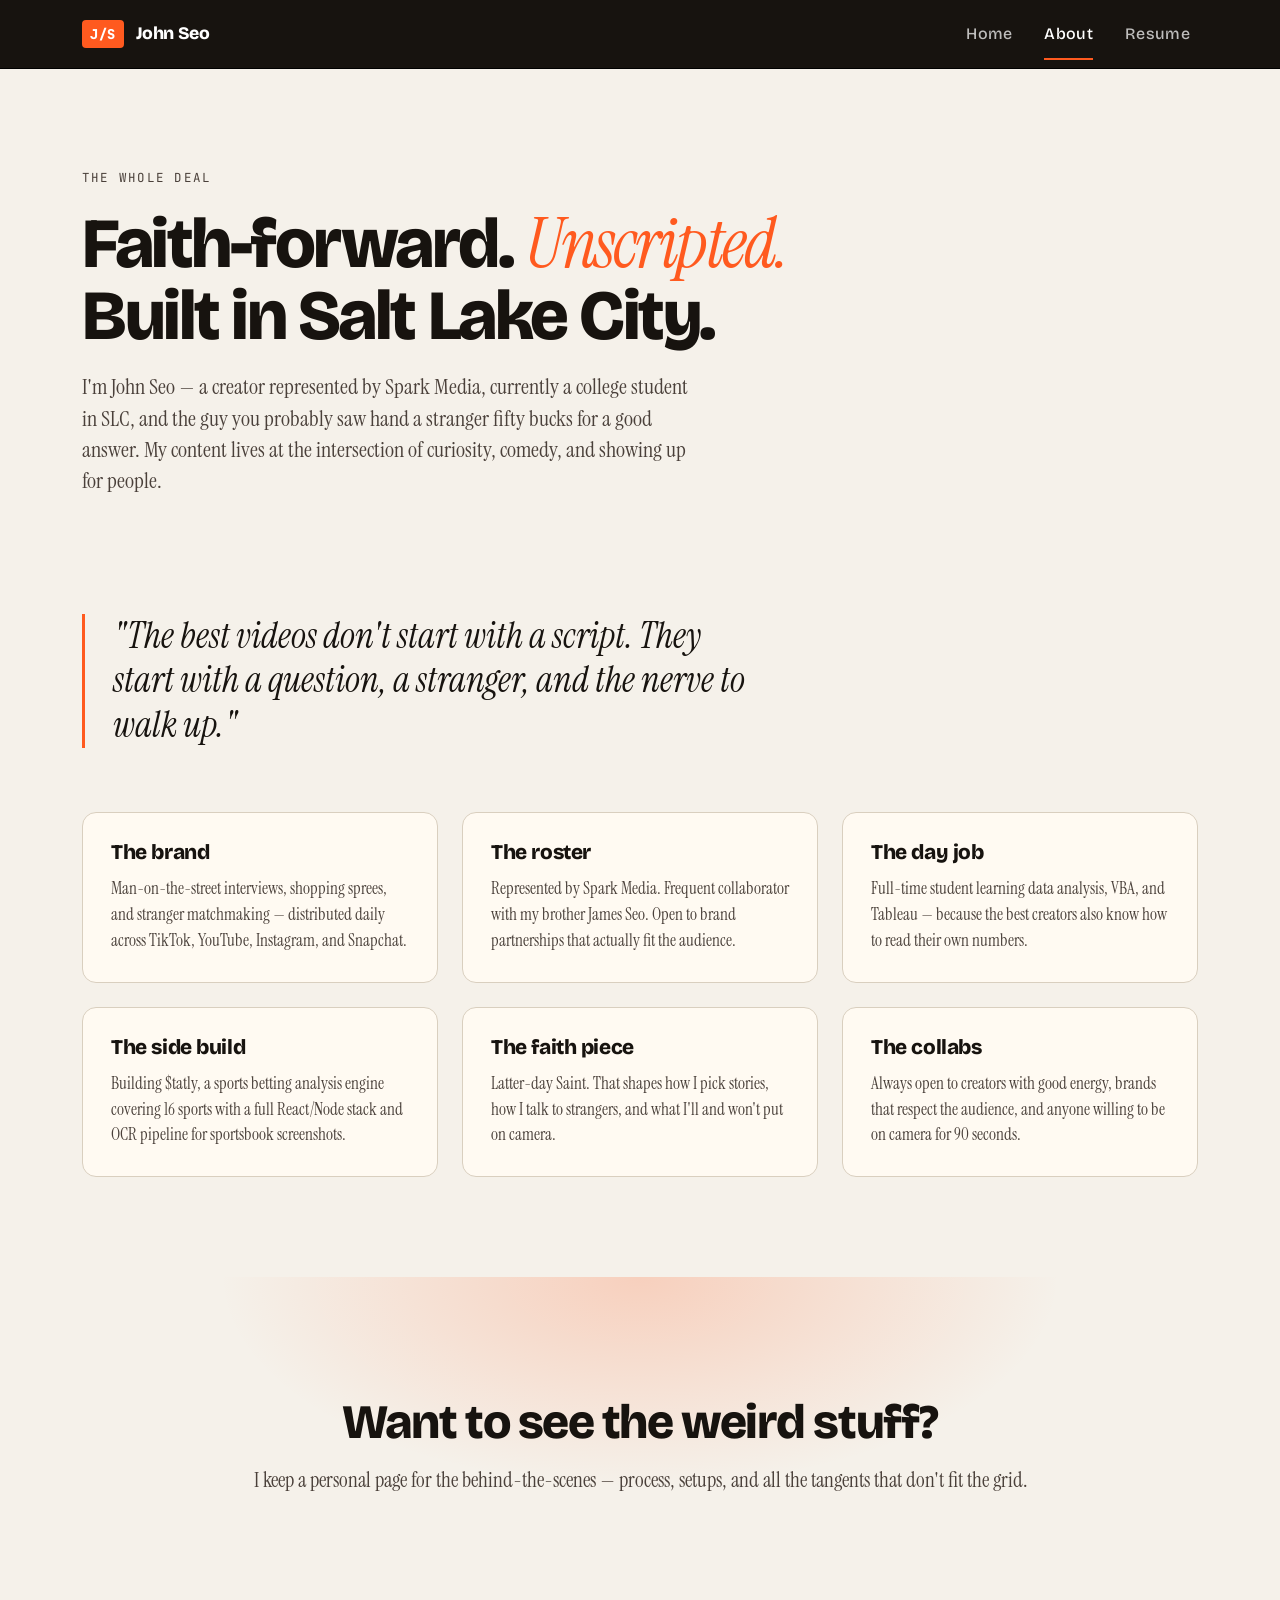
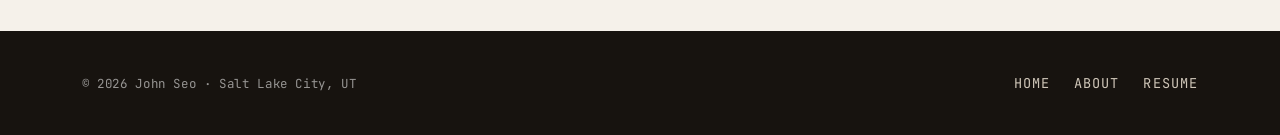
==== about.html @ 0a5574b0 "Add files via upload" ====
<!DOCTYPE html>
<html lang="en">
<head>
  <meta charset="UTF-8" />
  <meta name="viewport" content="width=device-width, initial-scale=1.0" />
  <title>About — John Seo</title>
  <link href="https://cdn.jsdelivr.net/npm/bootstrap@5.3.2/dist/css/bootstrap.min.css" rel="stylesheet" />
  <link rel="preconnect" href="https://fonts.googleapis.com" />
  <link rel="preconnect" href="https://fonts.gstatic.com" crossorigin />
  <link href="https://fonts.googleapis.com/css2?family=Bricolage+Grotesque:opsz,wght@12..96,400;12..96,600;12..96,800&family=Instrument+Serif:ital@0;1&family=JetBrains+Mono:wght@400;600&display=swap" rel="stylesheet" />
  <link rel="stylesheet" href="https://cdn.jsdelivr.net/npm/bootstrap-icons@1.11.3/font/bootstrap-icons.css" />
  <link rel="stylesheet" href="css/bootstrap-custom.css" />
</head>
<body>

  <!-- Nav -->
  <nav class="navbar navbar-expand-lg navbar-dark sticky-top js-nav">
    <div class="container">
      <a class="navbar-brand js-brand" href="index.html">
        <span class="js-brand-mark">J/S</span>
        <span class="js-brand-text">John&nbsp;Seo</span>
      </a>
      <button class="navbar-toggler" type="button" data-bs-toggle="collapse" data-bs-target="#mainNav">
        <span class="navbar-toggler-icon"></span>
      </button>
      <div class="collapse navbar-collapse" id="mainNav">
        <ul class="navbar-nav ms-auto gap-lg-3">
          <li class="nav-item"><a class="nav-link" href="index.html">Home</a></li>
          <li class="nav-item"><a class="nav-link active" href="about.html">About</a></li>
          <li class="nav-item"><a class="nav-link" href="resume.html">Resume</a></li>
        </ul>
      </div>
    </div>
  </nav>

  <section class="js-about-hero">
    <div class="container">
      <p class="js-eyebrow">The whole deal</p>
      <h1 class="js-hero-title">
        Faith-forward. <em>Unscripted.</em> <br/>
        Built in Salt Lake City.
      </h1>
      <p class="js-hero-sub">
        I'm John Seo — a creator represented by Spark Media, currently a college student in SLC, and the guy you probably saw hand a stranger fifty bucks for a good answer. My content lives at the intersection of curiosity, comedy, and showing up for people.
      </p>
    </div>
  </section>

  <section class="js-section pt-0">
    <div class="container">
      <blockquote class="js-quote">
        "The best videos don't start with a script. They start with a question, a stranger, and the nerve to walk up."
      </blockquote>

      <div class="row g-4 mt-2">
        <div class="col-md-6 col-lg-4">
          <div class="js-pillcard">
            <h4>The brand</h4>
            <p>Man-on-the-street interviews, shopping sprees, and stranger matchmaking — distributed daily across TikTok, YouTube, Instagram, and Snapchat.</p>
          </div>
        </div>
        <div class="col-md-6 col-lg-4">
          <div class="js-pillcard">
            <h4>The roster</h4>
            <p>Represented by Spark Media. Frequent collaborator with my brother James Seo. Open to brand partnerships that actually fit the audience.</p>
          </div>
        </div>
        <div class="col-md-6 col-lg-4">
          <div class="js-pillcard">
            <h4>The day job</h4>
            <p>Full-time student learning data analysis, VBA, and Tableau — because the best creators also know how to read their own numbers.</p>
          </div>
        </div>
        <div class="col-md-6 col-lg-4">
          <div class="js-pillcard">
            <h4>The side build</h4>
            <p>Building $tatly, a sports betting analysis engine covering 16 sports with a full React/Node stack and OCR pipeline for sportsbook screenshots.</p>
          </div>
        </div>
        <div class="col-md-6 col-lg-4">
          <div class="js-pillcard">
            <h4>The faith piece</h4>
            <p>Latter-day Saint. That shapes how I pick stories, how I talk to strangers, and what I'll and won't put on camera.</p>
          </div>
        </div>
        <div class="col-md-6 col-lg-4">
          <div class="js-pillcard">
            <h4>The collabs</h4>
            <p>Always open to creators with good energy, brands that respect the audience, and anyone willing to be on camera for 90 seconds.</p>
          </div>
        </div>
      </div>
    </div>
  </section>

  <section class="js-cta">
    <div class="container text-center">
      <h2 class="js-h2">Want to see the weird stuff?</h2>
      <p class="js-cta-sub">I keep a personal page for the behind-the-scenes — process, setups, and all the tangents that don't fit the grid.</p>
    </div>
  </section>

  <footer class="js-footer">
    <div class="container">
      <div class="row align-items-center">
        <div class="col-md-6">
          <span class="js-mono">© 2026 John Seo · Salt Lake City, UT</span>
        </div>
        <div class="col-md-6 text-md-end mt-3 mt-md-0">
          <a href="index.html">Home</a>
          <a href="about.html">About</a>
          <a href="resume.html">Resume</a>
        </div>
      </div>
    </div>
  </footer>

  <script src="https://cdn.jsdelivr.net/npm/bootstrap@5.3.2/dist/js/bootstrap.bundle.min.js"></script>
</body>
</html>
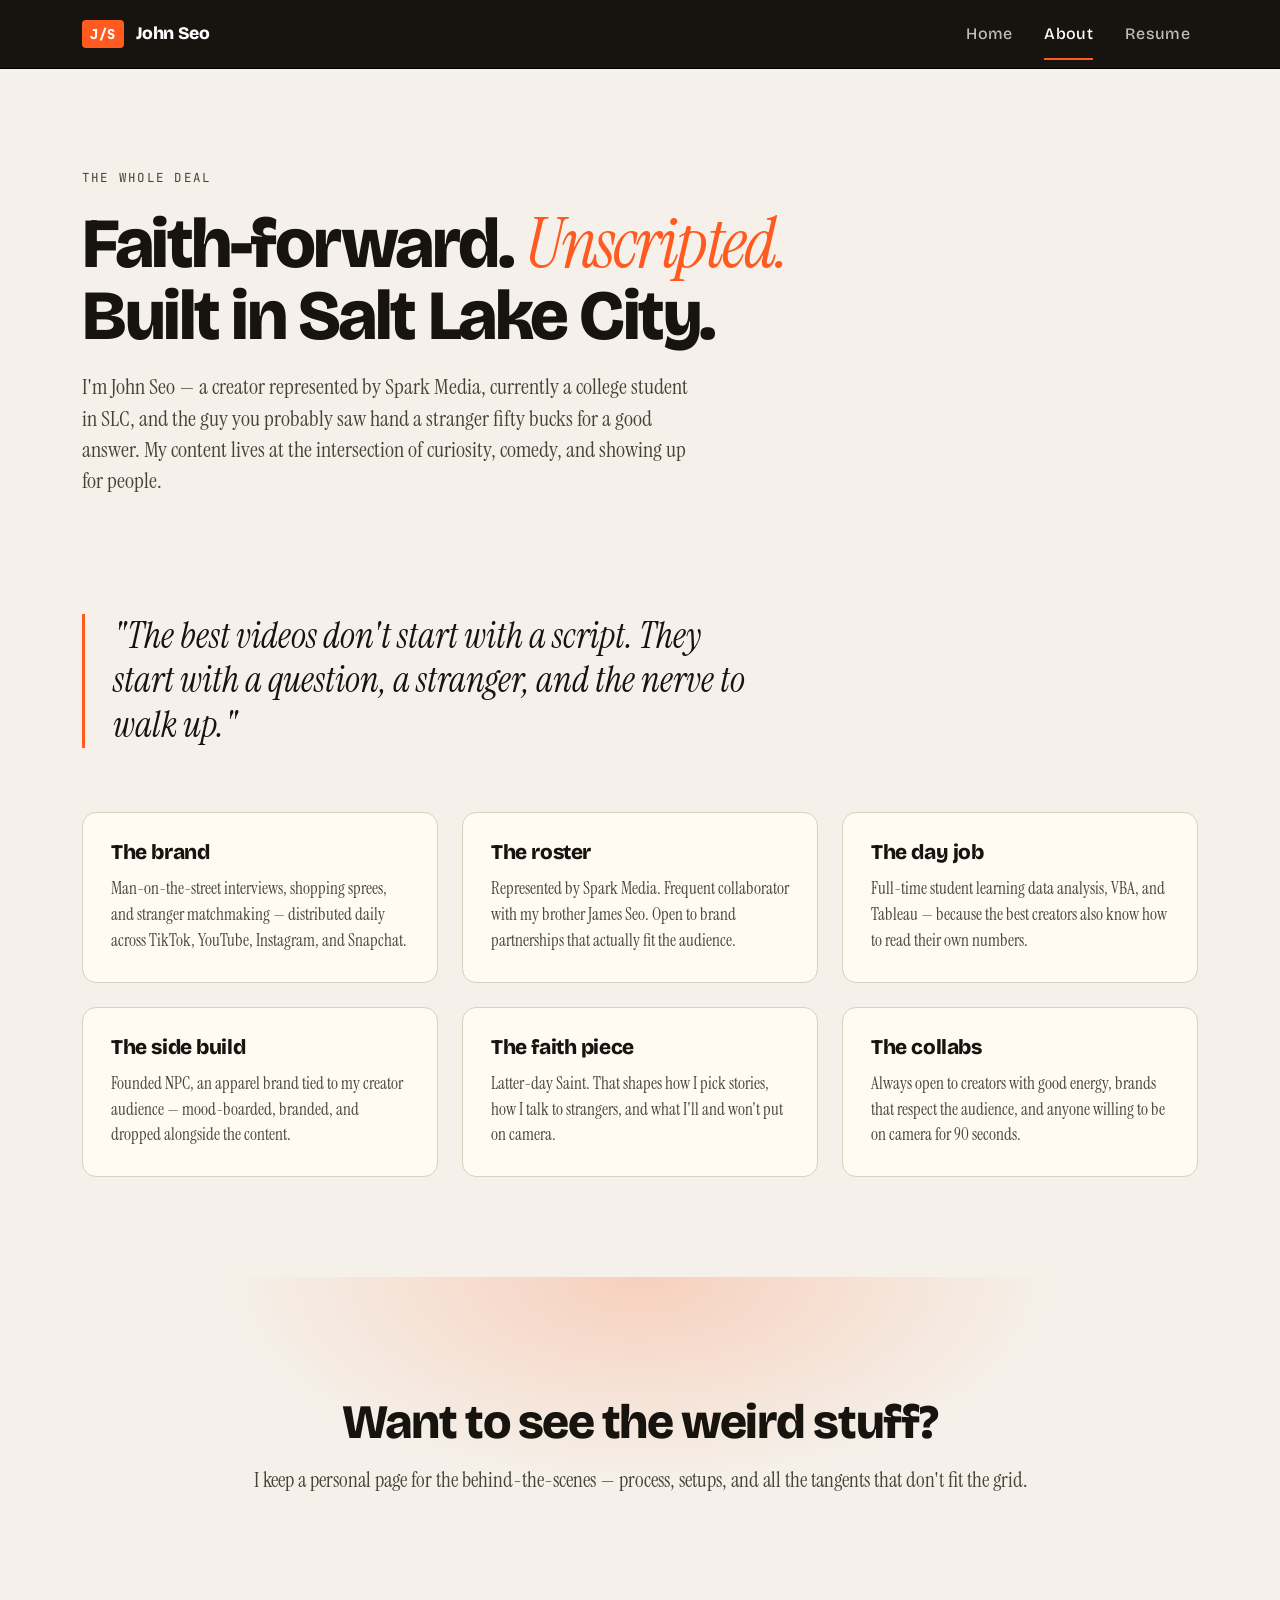
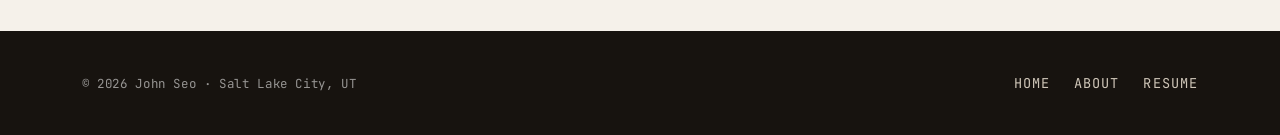
==== commit cb2d903f: "Add files via upload" ====
--- a/about.html
+++ b/about.html
@@ -74,7 +74,7 @@
         <div class="col-md-6 col-lg-4">
           <div class="js-pillcard">
             <h4>The side build</h4>
-            <p>Building $tatly, a sports betting analysis engine covering 16 sports with a full React/Node stack and OCR pipeline for sportsbook screenshots.</p>
+            <p>Founded NPC, an apparel brand tied to my creator audience — mood-boarded, branded, and dropped alongside the content.</p>
           </div>
         </div>
         <div class="col-md-6 col-lg-4">
